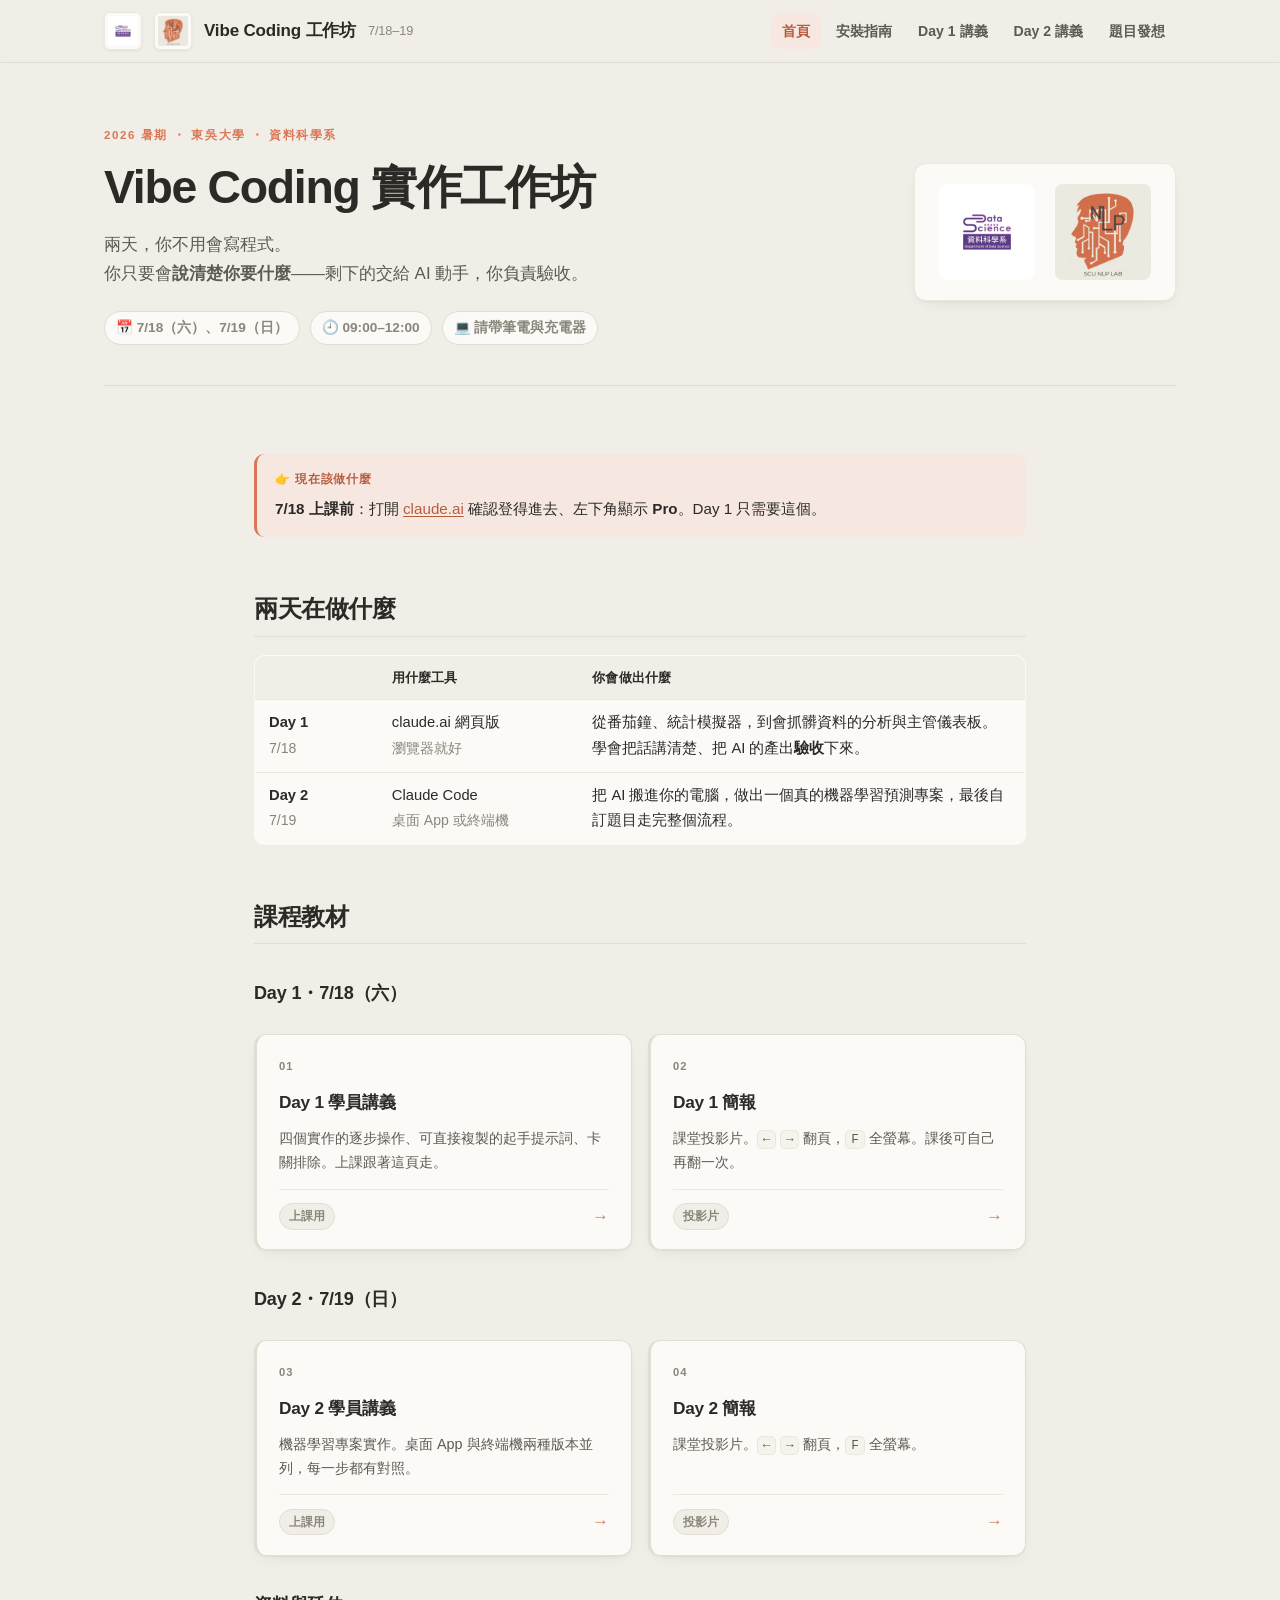
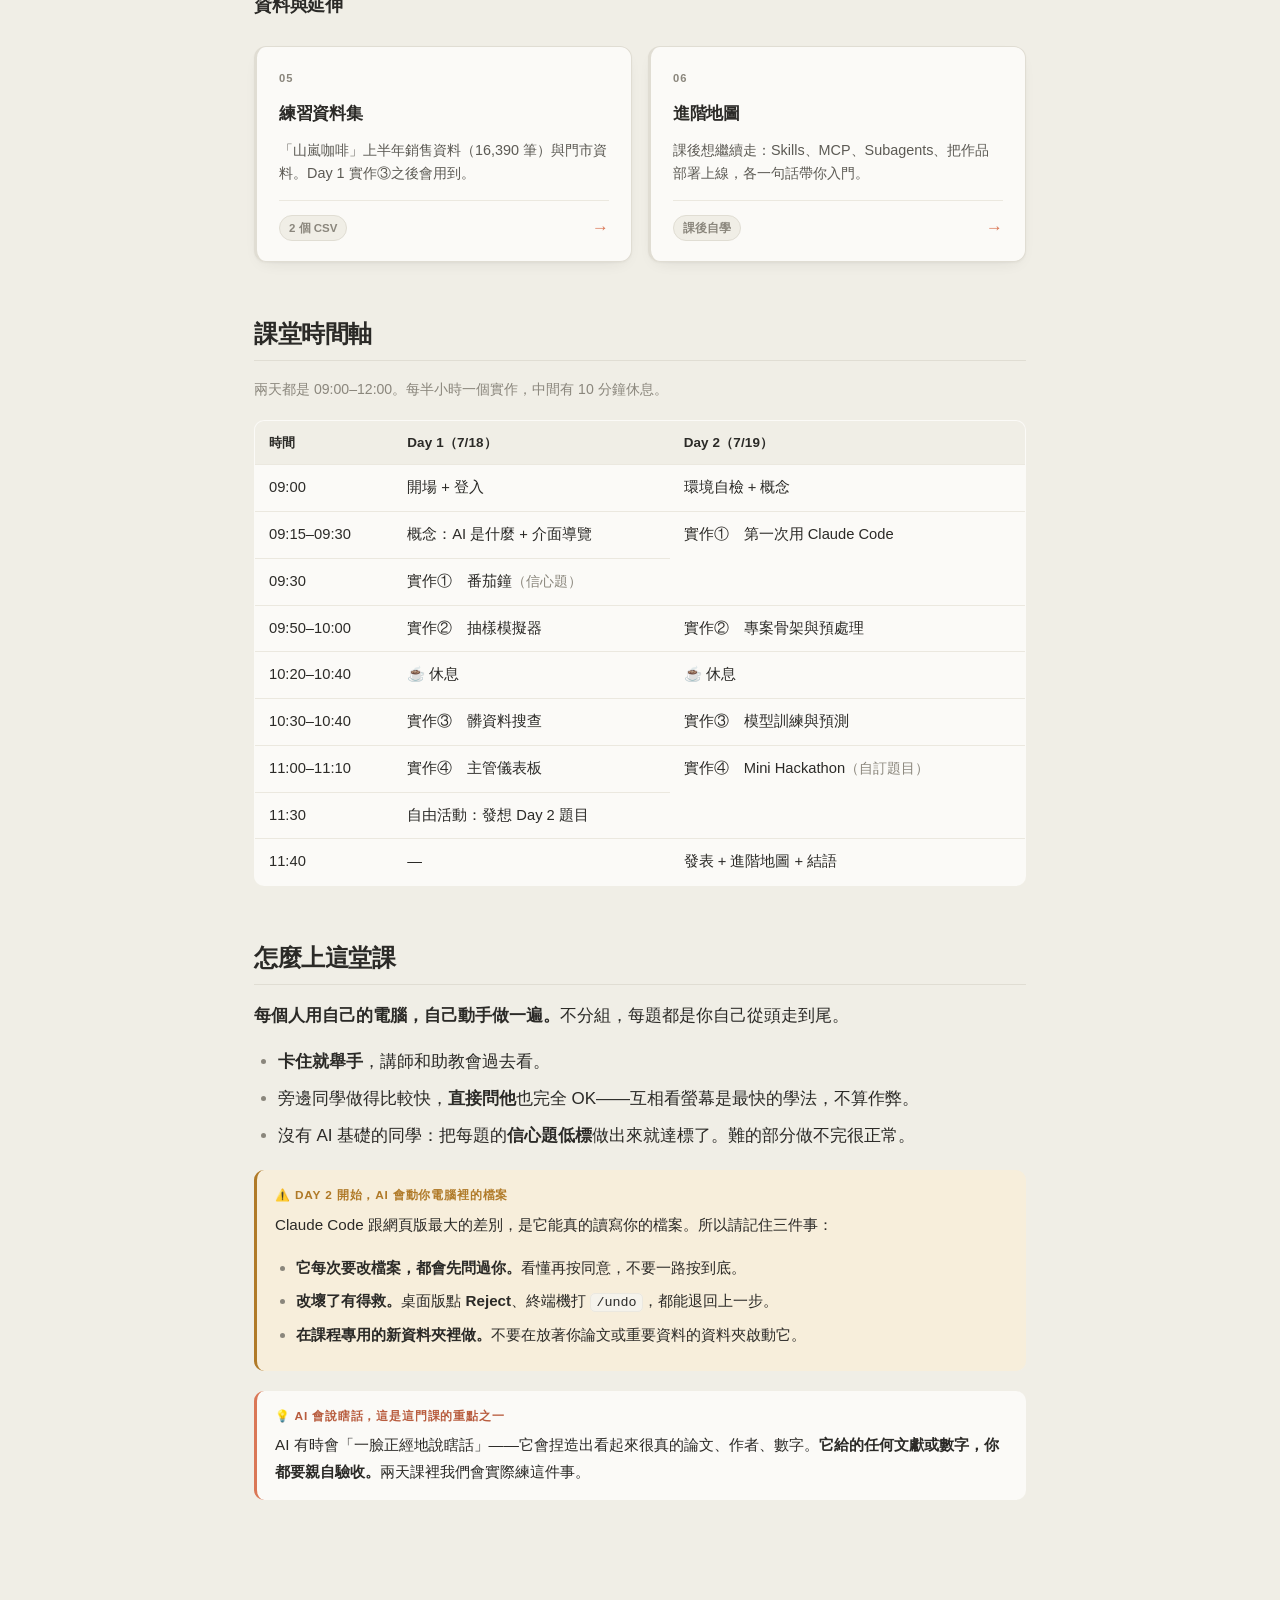
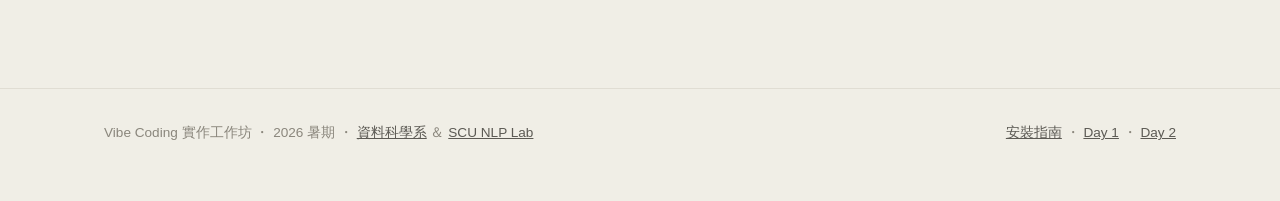
==== index.html @ 13fd8ad9 "init" ====
<!DOCTYPE html>
<html lang="zh-Hant">

<head>
  <meta charset="UTF-8">
  <meta name="viewport" content="width=device-width, initial-scale=1.0">
  <title>Vibe Coding 實作工作坊 — 2026 暑期</title>
  <meta name="description" content="兩天六小時的 vibe coding 實作工作坊。Day 1 用 claude.ai 網頁版，Day 2 用 Claude Code。">
  <link rel="stylesheet" href="assets/style.css">
</head>

<body>

  <header class="site-header">
    <div class="inner">
      <a class="brand" href="index.html">
        <img src="assets/bigdata_logo.png" alt="東吳資科" class="header-logo">
        <img src="assets/nlp_logo.png" alt="NLP Lab" class="header-logo">
        Vibe Coding 工作坊
        <small>7/18–19</small>
      </a>
      <nav class="site-nav">
        <a href="index.html" aria-current="page">首頁</a>
        <a href="install.html">安裝指南</a>
        <a href="day1.html">Day 1 講義</a>
        <a href="day2.html">Day 2 講義</a>
        <a href="survey.html">題目發想</a>
      </nav>
    </div>
  </header>

  <div class="wrap">
    <div class="hero">
      <div class="hero-content">
        <span class="kicker">2026 暑期 ・ 東吳大學 ・ 資料科學系</span>
        <h1>Vibe Coding 實作工作坊</h1>
        <p class="lede">兩天，你不用會寫程式。<br>你只要會<strong>說清楚你要什麼</strong>——剩下的交給 AI 動手，你負責驗收。</p>
        <div class="meta">
          <span>📅 7/18（六）、7/19（日）</span>
          <span>🕘 09:00–12:00</span>
          <span>💻 請帶筆電與充電器</span>
        </div>
      </div>
      <div class="hero-logos">
        <img src="assets/bigdata_logo.png" alt="東吳大學資料科學系" class="hero-logo">
        <img src="assets/nlp_logo.png" alt="SCU NLP Lab" class="hero-logo">
      </div>
    </div>
  </div>

  <div class="page no-toc">
    <main>

      <!-- ============ 現在該做什麼 ============ -->
      <div class="callout scenario">
        <span class="callout-label">👉 現在該做什麼</span>
        <p><strong>7/18 上課前</strong>：打開 <a href="https://claude.ai" target="_blank" rel="noopener">claude.ai</a>
          確認登得進去、左下角顯示 <strong>Pro</strong>。Day 1 只需要這個。</p>
      </div>

      <h2 id="two-days">兩天在做什麼</h2>

      <div class="table-scroll">
        <table>
          <tr>
            <th style="width:16%">　</th>
            <th style="width:26%">用什麼工具</th>
            <th>你會做出什麼</th>
          </tr>
          <tr>
            <td><strong>Day 1</strong><br><span class="muted small">7/18</span></td>
            <td>claude.ai 網頁版<br><span class="muted small">瀏覽器就好</span></td>
            <td>從番茄鐘、統計模擬器，到會抓髒資料的分析與主管儀表板。學會把話講清楚、把 AI 的產出<strong>驗收</strong>下來。</td>
          </tr>
          <tr>
            <td><strong>Day 2</strong><br><span class="muted small">7/19</span></td>
            <td>Claude Code<br><span class="muted small">桌面 App 或終端機</span></td>
            <td>把 AI 搬進你的電腦，做出一個真的機器學習預測專案，最後自訂題目走完整個流程。</td>
          </tr>
        </table>
      </div>

      <!-- ============ 教材卡片 ============ -->
      <h2 id="materials">課程教材</h2>


      <h3>Day 1・7/18（六）</h3>
      <div class="card-grid">
        <a class="card" href="day1.html">
          <span class="card-num">01</span>
          <h3>Day 1 學員講義</h3>
          <p>四個實作的逐步操作、可直接複製的起手提示詞、卡關排除。上課跟著這頁走。</p>
          <div class="card-meta">
            <span class="tag">上課用</span>
            <span class="arrow">→</span>
          </div>
        </a>
        <a class="card" href="slides/day1.html">
          <span class="card-num">02</span>
          <h3>Day 1 簡報</h3>
          <p>課堂投影片。<code>←</code> <code>→</code> 翻頁，<code>F</code> 全螢幕。課後可自己再翻一次。</p>
          <div class="card-meta">
            <span class="tag">投影片</span>
            <span class="arrow">→</span>
          </div>
        </a>
      </div>

      <h3>Day 2・7/19（日）</h3>
      <div class="card-grid">
        <a class="card" href="day2.html">
          <span class="card-num">03</span>
          <h3>Day 2 學員講義</h3>
          <p>機器學習專案實作。桌面 App 與終端機兩種版本並列，每一步都有對照。</p>
          <div class="card-meta">
            <span class="tag">上課用</span>
            <span class="arrow">→</span>
          </div>
        </a>
        <a class="card" href="slides/day2.html">
          <span class="card-num">04</span>
          <h3>Day 2 簡報</h3>
          <p>課堂投影片。<code>←</code> <code>→</code> 翻頁，<code>F</code> 全螢幕。</p>
          <div class="card-meta">
            <span class="tag">投影片</span>
            <span class="arrow">→</span>
          </div>
        </a>
      </div>

      <h3>資料與延伸</h3>
      <div class="card-grid">
        <a class="card" href="data/">
          <span class="card-num">05</span>
          <h3>練習資料集</h3>
          <p>「山嵐咖啡」上半年銷售資料（16,390 筆）與門市資料。Day 1 實作③之後會用到。</p>
          <div class="card-meta">
            <span class="tag">2 個 CSV</span>
            <span class="arrow">→</span>
          </div>
        </a>
        <a class="card" href="day2.html#advanced">
          <span class="card-num">06</span>
          <h3>進階地圖</h3>
          <p>課後想繼續走：Skills、MCP、Subagents、把作品部署上線，各一句話帶你入門。</p>
          <div class="card-meta">
            <span class="tag">課後自學</span>
            <span class="arrow">→</span>
          </div>
        </a>
      </div>

      <!-- ============ 課堂時間軸 ============ -->
      <h2 id="schedule">課堂時間軸</h2>

      <p class="muted small">兩天都是 09:00–12:00。每半小時一個實作，中間有 10 分鐘休息。</p>

      <div class="table-scroll">
        <table>
          <tr>
            <th style="width:18%">時間</th>
            <th>Day 1（7/18）</th>
            <th>Day 2（7/19）</th>
          </tr>
          <tr>
            <td>09:00</td>
            <td>開場 + 登入</td>
            <td>環境自檢 + 概念</td>
          </tr>
          <tr>
            <td>09:15–09:30</td>
            <td>概念：AI 是什麼 + 介面導覽</td>
            <td rowspan="2">實作①　第一次用 Claude Code</td>
          </tr>
          <tr>
            <td>09:30</td>
            <td>實作①　番茄鐘<span class="muted small">（信心題）</span></td>
          </tr>
          <tr>
            <td>09:50–10:00</td>
            <td>實作②　抽樣模擬器</td>
            <td>實作②　專案骨架與預處理</td>
          </tr>
          <tr>
            <td>10:20–10:40</td>
            <td>☕ 休息</td>
            <td>☕ 休息</td>
          </tr>
          <tr>
            <td>10:30–10:40</td>
            <td>實作③　髒資料搜查</td>
            <td>實作③　模型訓練與預測</td>
          </tr>
          <tr>
            <td>11:00–11:10</td>
            <td>實作④　主管儀表板</td>
            <td rowspan="2">實作④　Mini Hackathon<span class="muted small">（自訂題目）</span></td>
          </tr>
          <tr>
            <td>11:30</td>
            <td>自由活動：發想 Day 2 題目</td>
          </tr>
          <tr>
            <td>11:40</td>
            <td>—</td>
            <td>發表 + 進階地圖 + 結語</td>
          </tr>
        </table>
      </div>

      <!-- ============ 怎麼上這堂課 ============ -->
      <h2 id="how">怎麼上這堂課</h2>

      <p><strong>每個人用自己的電腦，自己動手做一遍。</strong>不分組，每題都是你自己從頭走到尾。</p>

      <ul>
        <li><strong>卡住就舉手</strong>，講師和助教會過去看。</li>
        <li>旁邊同學做得比較快，<strong>直接問他</strong>也完全 OK——互相看螢幕是最快的學法，不算作弊。</li>
        <li>沒有 AI 基礎的同學：把每題的<strong>信心題低標</strong>做出來就達標了。難的部分做不完很正常。</li>
      </ul>

      <div class="callout warn">
        <span class="callout-label">⚠️ Day 2 開始，AI 會動你電腦裡的檔案</span>
        <p>Claude Code 跟網頁版最大的差別，是它能真的讀寫你的檔案。所以請記住三件事：</p>
        <ul>
          <li><strong>它每次要改檔案，都會先問過你。</strong>看懂再按同意，不要一路按到底。</li>
          <li><strong>改壞了有得救。</strong>桌面版點 <strong>Reject</strong>、終端機打 <code>/undo</code>，都能退回上一步。</li>
          <li><strong>在課程專用的新資料夾裡做。</strong>不要在放著你論文或重要資料的資料夾啟動它。</li>
        </ul>
      </div>

      <div class="callout tip">
        <span class="callout-label">💡 AI 會說瞎話，這是這門課的重點之一</span>
        <p>AI 有時會「一臉正經地說瞎話」——它會捏造出看起來很真的論文、作者、數字。<strong>它給的任何文獻或數字，你都要親自驗收。</strong>兩天課裡我們會實際練這件事。</p>
      </div>

    </main>
  </div>

  <footer class="site-footer">
    <div class="inner">
      <span>Vibe Coding 實作工作坊 ・ 2026 暑期 ・ <a href="https://bigdata.scu.edu.tw" target="_blank" rel="noopener">資料科學系</a>
        ＆ <a href="https://nlp.bigdata.scu.edu.tw" target="_blank" rel="noopener">SCU NLP Lab</a></span>
      <span><a href="install.html">安裝指南</a> ・ <a href="day1.html">Day 1</a> ・ <a href="day2.html">Day 2</a></span>
    </div>
  </footer>

  <script src="assets/app.js"></script>
</body>

</html>
---- assets/style.css ----
/* Vibe Coding 工作坊 — 共用設計系統
   Claude 暖陶色系 ｜ 純系統字體、零外部依賴（教室網路不穩時外部字體會拖垮首屏）
   用色紀律：陶土橘只出現在「要學員動手」的地方，其餘保持安靜 */

:root {
  --paper: #F0EEE6;
  --raised: #FBFAF7;
  --ink: #2B2A27;
  --ink-soft: #5C5A54;
  --ink-faint: #8A867C;
  --clay: #DA7756;
  --clay-deep: #B85C3E;
  --clay-wash: #F6E8E1;
  --sage: #6B7F6E;
  --sage-wash: #E6EDE6;
  --amber: #B07A28;
  --amber-wash: #F7EEDB;
  --line: #E0DDD3;
  --line-soft: #EBE8DF;
  --code-bg: #F5F3EC;
  --shadow: 0 1px 2px rgba(43, 42, 39, .04), 0 6px 18px -10px rgba(43, 42, 39, .16);
  --shadow-hover: 0 3px 8px rgba(43, 42, 39, .07), 0 18px 34px -12px rgba(43, 42, 39, .18);
  --sans: -apple-system, BlinkMacSystemFont, "Segoe UI", "PingFang TC",
    "Noto Sans TC", "Microsoft JhengHei", sans-serif;
  --mono: ui-monospace, "SF Mono", SFMono-Regular, Menlo, Consolas, "Roboto Mono", monospace;
  --radius: 12px;
  --measure: 68ch;
}


* {
  box-sizing: border-box;
  margin: 0;
  padding: 0;
}

html {
  scroll-behavior: smooth;
  scroll-padding-top: 84px;
}

body {
  background: var(--paper);
  color: var(--ink);
  font-family: var(--sans);
  line-height: 1.75;
  font-size: 17px;
  -webkit-font-smoothing: antialiased;
}

/* ---------- 站頭 ---------- */

.site-header {
  position: sticky;
  top: 0;
  z-index: 50;
  background: color-mix(in srgb, var(--paper) 88%, transparent);
  backdrop-filter: saturate(1.6) blur(10px);
  -webkit-backdrop-filter: saturate(1.6) blur(10px);
  border-bottom: 1px solid var(--line);
}

.site-header .inner {
  max-width: 1120px;
  margin: 0 auto;
  padding: 12px 24px;
  display: flex;
  align-items: center;
  justify-content: space-between;
  gap: 16px;
  flex-wrap: wrap;
}

.brand {
  display: flex;
  align-items: baseline;
  gap: 9px;
  font-weight: 700;
  color: var(--ink);
  text-decoration: none;
  letter-spacing: -.01em;
}

.brand .dot {
  width: 9px;
  height: 9px;
  border-radius: 50%;
  background: var(--clay);
  align-self: center;
  flex: none;
}

.brand small {
  font-weight: 500;
  color: var(--ink-faint);
  font-size: .8rem;
}

.site-nav {
  display: flex;
  gap: 4px;
  flex-wrap: wrap;
}

.site-nav a {
  color: var(--ink-soft);
  text-decoration: none;
  font-size: .88rem;
  font-weight: 600;
  padding: 6px 11px;
  border-radius: 8px;
  transition: background .15s, color .15s;
}

.site-nav a:hover {
  background: var(--line-soft);
  color: var(--ink);
}

.site-nav a[aria-current="page"] {
  background: var(--clay-wash);
  color: var(--clay-deep);
}

/* ---------- 版面 ---------- */

.wrap {
  max-width: 1120px;
  margin: 0 auto;
  padding: 0 24px;
}

.page {
  max-width: 1120px;
  margin: 0 auto;
  padding: 0 24px 96px;
  display: grid;
  grid-template-columns: 220px minmax(0, 1fr);
  gap: 48px;
  align-items: start;
}

.page.no-toc {
  display: block;
  max-width: 820px;
}

main {
  min-width: 0;
  max-width: var(--measure);
  padding-top: 40px;
}

.page.no-toc main {
  max-width: none;
}

/* ---------- 頁首標題區 ---------- */

.hero {
  padding: 56px 0 40px;
  border-bottom: 1px solid var(--line);
  margin-bottom: 8px;
}

@media (min-width: 901px) {
  .hero:has(.hero-logos) {
    display: flex;
    justify-content: space-between;
    align-items: center;
    gap: 48px;
  }
}

.hero .kicker {
  display: inline-block;
  font-size: .72rem;
  font-weight: 800;
  letter-spacing: .14em;
  text-transform: uppercase;
  color: var(--clay);
  margin-bottom: 14px;
}

.hero h1 {
  font-size: clamp(1.9rem, 4.6vw, 2.9rem);
  line-height: 1.22;
  letter-spacing: -.028em;
  font-weight: 800;
  margin-bottom: 14px;
}

.hero .lede {
  font-size: 1.06rem;
  color: var(--ink-soft);
  max-width: 62ch;
}

.hero .meta {
  margin-top: 22px;
  display: flex;
  gap: 10px;
  flex-wrap: wrap;
  font-size: .85rem;
  color: var(--ink-faint);
}

.hero .meta span {
  background: var(--raised);
  border: 1px solid var(--line);
  padding: 4px 11px;
  border-radius: 999px;
  font-weight: 600;
}

/* ---------- 內文排版 ---------- */

main h2 {
  font-size: 1.5rem;
  font-weight: 750;
  letter-spacing: -.02em;
  line-height: 1.35;
  margin: 56px 0 16px;
  padding-bottom: 10px;
  border-bottom: 1px solid var(--line);
}

main h2:first-child {
  margin-top: 0;
}

main h3 {
  font-size: 1.13rem;
  font-weight: 700;
  letter-spacing: -.01em;
  margin: 34px 0 12px;
}

main h4 {
  font-size: 1rem;
  font-weight: 700;
  margin: 24px 0 8px;
  color: var(--ink-soft);
}

main p {
  margin: 0 0 16px;
}

main ul,
main ol {
  margin: 0 0 18px;
  padding-left: 1.4em;
}

main li {
  margin-bottom: 7px;
}

main li::marker {
  color: var(--ink-faint);
}

main strong {
  font-weight: 700;
}

main a {
  color: var(--clay-deep);
  text-decoration-thickness: 1px;
  text-underline-offset: 2px;
}

main a:hover {
  color: var(--clay);
}

hr {
  border: 0;
  border-top: 1px solid var(--line);
  margin: 44px 0;
}

.lead {
  font-size: 1.05rem;
  color: var(--ink-soft);
}

.muted {
  color: var(--ink-faint);
}

.small {
  font-size: .88rem;
}

/* ---------- 側邊目錄 ---------- */

.toc {
  position: sticky;
  top: 84px;
  padding-top: 44px;
  font-size: .86rem;
  max-height: calc(100vh - 100px);
  overflow-y: auto;
}

.toc .toc-title {
  font-size: .7rem;
  font-weight: 800;
  letter-spacing: .12em;
  text-transform: uppercase;
  color: var(--ink-faint);
  margin-bottom: 12px;
}

.toc ul {
  list-style: none;
  display: flex;
  flex-direction: column;
  gap: 1px;
}

.toc a {
  display: block;
  color: var(--ink-soft);
  text-decoration: none;
  padding: 5px 10px;
  border-left: 2px solid var(--line);
  transition: all .15s;
  line-height: 1.45;
}

.toc a:hover {
  color: var(--ink);
  border-left-color: var(--ink-faint);
}

.toc a.active {
  color: var(--clay-deep);
  border-left-color: var(--clay);
  background: var(--clay-wash);
  font-weight: 700;
}

.toc a.sub {
  padding-left: 22px;
  font-size: .82rem;
}

/* ---------- 卡片格線（首頁） ---------- */

.card-grid {
  display: grid;
  grid-template-columns: repeat(auto-fit, minmax(268px, 1fr));
  gap: 16px;
  margin: 24px 0 8px;
}

.card {
  display: flex;
  flex-direction: column;
  gap: 10px;
  background: var(--raised);
  border: 1px solid var(--line);
  border-left: 3px solid var(--line);
  border-radius: var(--radius);
  padding: 22px 22px 18px;
  text-decoration: none;
  color: inherit;
  box-shadow: var(--shadow);
  transition: transform .16s ease, box-shadow .16s ease, border-color .16s ease;
}

.card:hover {
  transform: translateY(-3px);
  box-shadow: var(--shadow-hover);
  border-left-color: var(--clay);
}

.card.is-key {
  border-left-color: var(--clay);
  background: linear-gradient(180deg, var(--clay-wash), var(--raised) 62%);
}

.card.is-done {
  border-left-color: var(--sage);
}

.card .card-num {
  font-size: .7rem;
  font-weight: 800;
  letter-spacing: .1em;
  color: var(--ink-faint);
}

.card h3 {
  font-size: 1.08rem;
  font-weight: 750;
  letter-spacing: -.015em;
  margin: 0;
}

.card p {
  font-size: .9rem;
  color: var(--ink-soft);
  margin: 0;
  line-height: 1.65;
  flex: 1;
}

.card .card-meta {
  display: flex;
  align-items: center;
  justify-content: space-between;
  gap: 10px;
  margin-top: 4px;
  padding-top: 12px;
  border-top: 1px solid var(--line-soft);
}

.card .tag {
  font-size: .72rem;
  font-weight: 700;
  color: var(--ink-faint);
  background: var(--paper);
  border: 1px solid var(--line);
  border-radius: 999px;
  padding: 2px 9px;
}

.card .arrow {
  color: var(--clay);
  font-weight: 800;
  transition: transform .16s;
}

.card:hover .arrow {
  transform: translateX(3px);
}

/* ---------- Callout ---------- */

.callout {
  border-radius: 10px;
  padding: 15px 18px;
  margin: 20px 0;
  border-left: 3px solid var(--line);
  background: var(--raised);
  font-size: .95rem;
}

.callout> :last-child {
  margin-bottom: 0;
}

.callout .callout-label {
  display: block;
  font-size: .74rem;
  font-weight: 800;
  letter-spacing: .07em;
  margin-bottom: 6px;
  text-transform: uppercase;
}

/* 情境：每個實作開頭，說明為何做這題 */
.callout.scenario {
  background: var(--clay-wash);
  border-left-color: var(--clay);
}

.callout.scenario .callout-label {
  color: var(--clay-deep);
}

.callout.warn {
  background: var(--amber-wash);
  border-left-color: var(--amber);
}

.callout.warn .callout-label {
  color: var(--amber);
}

.callout.confirm {
  background: var(--sage-wash);
  border-left-color: var(--sage);
}

.callout.confirm .callout-label {
  color: var(--sage);
}

.callout.rescue {
  background: var(--raised);
  border-left-color: var(--ink-faint);
}

.callout.rescue .callout-label {
  color: var(--ink-faint);
}

.callout.tip {
  background: var(--raised);
  border-left-color: var(--clay);
}

.callout.tip .callout-label {
  color: var(--clay-deep);
}

/* ---------- 雙軌：Desktop / CLI ---------- */

.track {
  border: 1px solid var(--line);
  border-radius: 10px;
  background: var(--raised);
  padding: 16px 18px;
  margin: 16px 0;
}

.track> :last-child {
  margin-bottom: 0;
}

.track .track-label {
  display: inline-block;
  font-size: .76rem;
  font-weight: 800;
  padding: 2px 10px;
  border-radius: 999px;
  margin-bottom: 10px;
}

.track.desktop {
  border-left: 3px solid var(--clay);
}

.track.desktop .track-label {
  background: var(--clay-wash);
  color: var(--clay-deep);
}

.track.cli {
  border-left: 3px solid var(--ink-faint);
}

.track.cli .track-label {
  background: var(--line-soft);
  color: var(--ink-soft);
}

.track-pair {
  display: grid;
  gap: 12px;
}

@media (min-width: 860px) {
  .track-pair {
    grid-template-columns: 1fr 1fr;
    align-items: start;
  }
}

/* ---------- 步驟 ---------- */

.step {
  display: flex;
  gap: 16px;
  padding: 20px 0;
  border-top: 1px solid var(--line-soft);
}

.step:first-of-type {
  border-top: 0;
}

.step .step-num {
  flex: none;
  width: 27px;
  height: 27px;
  border-radius: 50%;
  background: var(--clay);
  color: #fff;
  font-size: .8rem;
  font-weight: 800;
  display: grid;
  place-items: center;
  margin-top: 3px;
}

.step .step-body {
  min-width: 0;
  flex: 1;
}

.step .step-body> :last-child {
  margin-bottom: 0;
}

.step h3 {
  margin-top: 0;
}

/* 「你會看到」— 預期畫面 */
.expect {
  border: 1px dashed var(--line);
  border-radius: 8px;
  padding: 11px 14px;
  margin: 12px 0;
  background: var(--paper);
  font-size: .88rem;
  color: var(--ink-soft);
}

.expect b {
  color: var(--ink);
  font-weight: 700;
}

/* ---------- 程式碼 ---------- */

pre {
  position: relative;
  background: var(--code-bg);
  border: 1px solid var(--line);
  border-radius: 10px;
  padding: 14px 16px;
  margin: 14px 0;
  overflow-x: auto;
  font-size: .875rem;
  line-height: 1.7;
}

pre code {
  font-family: var(--mono);
  background: none;
  padding: 0;
  border: 0;
  font-size: inherit;
}

code {
  font-family: var(--mono);
  font-size: .88em;
  background: var(--code-bg);
  border: 1px solid var(--line-soft);
  border-radius: 5px;
  padding: .08em .38em;
}

/* 提示詞區塊：學員要整段複製貼給 Claude 的 */
pre.prompt {
  background: var(--raised);
  border-color: var(--clay);
  border-left-width: 3px;
  white-space: pre-wrap;
  font-family: var(--sans);
  font-size: .92rem;
}

pre.prompt code {
  font-family: var(--sans);
  white-space: pre-wrap;
}

.copy-btn {
  position: absolute;
  top: 8px;
  right: 8px;
  background: var(--raised);
  border: 1px solid var(--line);
  color: var(--ink-soft);
  font-family: var(--sans);
  font-size: .72rem;
  font-weight: 700;
  padding: 3px 9px;
  border-radius: 6px;
  cursor: pointer;
  opacity: 0;
  transition: opacity .15s, color .15s, border-color .15s;
}

pre:hover .copy-btn,
.copy-btn:focus-visible {
  opacity: 1;
}

.copy-btn:hover {
  color: var(--clay-deep);
  border-color: var(--clay);
}

.copy-btn.copied {
  color: var(--sage);
  border-color: var(--sage);
  opacity: 1;
}

@media (hover: none) {
  .copy-btn {
    opacity: 1;
  }
}

/* ---------- OS 切換 ---------- */

.os-switch {
  display: inline-flex;
  background: var(--raised);
  border: 1px solid var(--line);
  border-radius: 9px;
  padding: 3px;
  gap: 2px;
}

.os-btn {
  background: none;
  border: 0;
  font-family: var(--sans);
  font-size: .82rem;
  font-weight: 700;
  color: var(--ink-soft);
  padding: 5px 13px;
  border-radius: 6px;
  cursor: pointer;
  transition: background .15s, color .15s;
}

.os-btn:hover {
  color: var(--ink);
}

.os-btn[aria-pressed="true"] {
  background: var(--clay);
  color: #fff;
}

/* 整塊只在某 OS 顯示 */
body.os-mac .os-only.win,
body.os-win .os-only.mac {
  display: none;
}

/* 程式碼區塊裡的單行 */
body.os-mac .os-line.win,
body.os-win .os-line.mac {
  display: none;
}

/* ---------- 自檢清單 ---------- */

.checklist {
  list-style: none;
  padding: 0;
  margin: 16px 0;
  display: flex;
  flex-direction: column;
  gap: 2px;
}

.checklist li {
  margin: 0;
}

.checklist label {
  display: flex;
  align-items: flex-start;
  gap: 11px;
  padding: 9px 12px;
  border-radius: 8px;
  cursor: pointer;
  transition: background .15s;
  line-height: 1.6;
}

.checklist label:hover {
  background: var(--raised);
}

.checklist input[type="checkbox"] {
  flex: none;
  width: 1.15em;
  height: 1.15em;
  margin-top: .3em;
  accent-color: var(--sage);
  cursor: pointer;
}

.checklist input:checked+span {
  color: var(--ink-faint);
  text-decoration: line-through;
  text-decoration-color: var(--sage);
}

.check-progress {
  font-size: .82rem;
  font-weight: 700;
  color: var(--sage);
  background: var(--sage-wash);
  border-radius: 999px;
  padding: 3px 11px;
  display: inline-block;
  margin-bottom: 4px;
}

/* ---------- 表格 ---------- */

.table-scroll {
  overflow-x: auto;
  margin: 18px 0;
}

table {
  width: 100%;
  border-collapse: collapse;
  font-size: .92rem;
  background: var(--raised);
  border: 1px solid var(--line);
  border-radius: 10px;
  overflow: hidden;
}

th,
td {
  padding: 10px 14px;
  text-align: left;
  border-bottom: 1px solid var(--line-soft);
  vertical-align: top;
}

th {
  background: var(--paper);
  font-weight: 750;
  font-size: .84rem;
  letter-spacing: .01em;
}

tr:last-child td {
  border-bottom: 0;
}

/* ---------- FAQ ---------- */

.faq {
  border: 1px solid var(--line);
  border-radius: 10px;
  overflow: hidden;
  margin: 18px 0;
  background: var(--raised);
}

.faq details {
  border-bottom: 1px solid var(--line-soft);
}

.faq details:last-child {
  border-bottom: 0;
}

.faq summary {
  cursor: pointer;
  padding: 13px 18px;
  font-weight: 650;
  font-size: .94rem;
  list-style: none;
  display: flex;
  gap: 10px;
  align-items: flex-start;
  transition: background .15s;
}

.faq summary::-webkit-details-marker {
  display: none;
}

.faq summary::before {
  content: "＋";
  color: var(--clay);
  font-weight: 800;
  flex: none;
  transition: transform .18s;
}

.faq details[open] summary::before {
  content: "－";
}

.faq summary:hover {
  background: var(--paper);
}

.faq .faq-body {
  padding: 0 18px 16px 40px;
  font-size: .92rem;
  color: var(--ink-soft);
}

.faq .faq-body> :last-child {
  margin-bottom: 0;
}

/* ---------- 頁尾 ---------- */

.site-footer {
  border-top: 1px solid var(--line);
  margin-top: 72px;
  padding: 32px 0 56px;
  font-size: .85rem;
  color: var(--ink-faint);
}

.site-footer .inner {
  max-width: 1120px;
  margin: 0 auto;
  padding: 0 24px;
  display: flex;
  justify-content: space-between;
  gap: 16px;
  flex-wrap: wrap;
}

.site-footer a {
  color: var(--ink-soft);
}

/* ---------- 上下頁 ---------- */

.pager {
  display: flex;
  justify-content: space-between;
  gap: 12px;
  margin-top: 56px;
  padding-top: 24px;
  border-top: 1px solid var(--line);
}

.pager a {
  text-decoration: none;
  color: var(--ink-soft);
  font-weight: 650;
  font-size: .9rem;
  padding: 9px 15px;
  border: 1px solid var(--line);
  border-radius: 9px;
  background: var(--raised);
  transition: border-color .15s, color .15s;
}

.pager a:hover {
  border-color: var(--clay);
  color: var(--clay-deep);
}

/* ---------- 手機 ---------- */

@media (max-width: 900px) {
  body {
    font-size: 16px;
  }

  .page {
    grid-template-columns: 1fr;
    gap: 0;
  }

  .toc {
    display: none;
  }

  main {
    padding-top: 28px;
  }

  .hero {
    padding: 36px 0 28px;
  }

  .hero:has(.hero-logos) {
    display: flex;
    flex-direction: column;
    align-items: flex-start;
    gap: 24px;
  }

  .site-header .inner {
    padding: 10px 18px;
  }

  .wrap,
  .page {
    padding-left: 18px;
    padding-right: 18px;
  }

  .site-nav {
    font-size: .82rem;
    gap: 0;
  }

  .site-nav a {
    padding: 5px 8px;
  }

  .brand small {
    display: none;
  }
}

/* ---------- 列印（講義印出來也要能看） ---------- */

@media print {

  .site-header,
  .toc,
  .copy-btn,
  .os-switch,
  .pager,
  .site-footer {
    display: none !important;
  }

  .page {
    display: block;
  }

  body {
    font-size: 11pt;
    background: #fff;
    color: #000;
  }

  .card,
  .callout,
  pre,
  table,
  .track {
    break-inside: avoid;
  }

  .faq details {
    open: true;
  }

  a::after {
    content: " (" attr(href) ")";
    font-size: .85em;
    color: #555;
  }

  main a::after {
    content: "";
  }
}

/* ---------- Logo Integration & Animations ---------- */

.brand {
  align-items: center !important;
  gap: 12px;
}

.brand .dot {
  display: none !important;
  /* Replace simple dot with the logos */
}

.header-logo {
  height: 38px;
  width: auto;
  border-radius: 6px;
  object-fit: contain;
  flex: none;
  background: var(--raised);
  border: 1px solid var(--line-soft);
  box-shadow: 0 1px 3px rgba(43, 42, 39, 0.08);
  padding: 3px;
  transition: transform 0.2s cubic-bezier(0.4, 0, 0.2, 1);
}

.brand:hover .header-logo {
  transform: scale(1.08);
}

.hero-logos {
  display: flex;
  gap: 20px;
  align-items: center;
  flex-shrink: 0;
  background: var(--raised);
  padding: 20px 24px;
  border-radius: var(--radius);
  border: 1px solid var(--line-soft);
  box-shadow: var(--shadow);
}

.hero-logo {
  height: 96px;
  width: auto;
  border-radius: 8px;
  object-fit: contain;
  transition: transform 0.2s cubic-bezier(0.4, 0, 0.2, 1), box-shadow 0.2s cubic-bezier(0.4, 0, 0.2, 1);
}

.hero-logo:hover {
  transform: translateY(-4px) scale(1.03);
}

@media (max-width: 768px) {
  .hero-logo {
    height: 64px;
  }

  .header-logo {
    height: 30px;
    padding: 2px;
  }
}

/* ---------- Form Styles for Survey Page ---------- */
.form-group {
  margin-bottom: 26px;
}

.form-group label {
  display: block;
  font-weight: 700;
  margin-bottom: 10px;
  font-size: 1.02rem;
}

.form-control {
  width: 100%;
  padding: 14px 18px;
  border-radius: var(--radius);
  border: 1px solid var(--line);
  background: var(--bg);
  color: var(--fg);
  font-family: inherit;
  font-size: 1.05rem;
  transition: border-color .15s, box-shadow .15s;
}

.form-control:focus {
  outline: none;
  border-color: var(--clay);
  box-shadow: 0 0 0 3px var(--clay-wash);
}

textarea.form-control {
  min-height: 160px;
  resize: vertical;
}

.btn-primary {
  background: var(--clay);
  color: #fff !important;
  border: none;
  padding: 15px 30px;
  border-radius: var(--radius);
  font-weight: 700;
  cursor: pointer;
  transition: background .15s, transform .15s;
  display: inline-flex;
  align-items: center;
  justify-content: center;
  font-size: 1.05rem;
}

.btn-primary:hover {
  background: var(--clay-deep);
  transform: translateY(-1px);
}

.btn-primary:active {
  transform: translateY(0);
}

.btn-primary:disabled {
  background: var(--muted);
  cursor: not-allowed;
  transform: none;
}

.form-card {
  background: var(--raised);
  border: 1px solid var(--line-soft);
  border-radius: var(--radius);
  padding: 30px;
  box-shadow: var(--shadow);
}

.form-status {
  margin-top: 15px;
  padding: 12px;
  border-radius: var(--radius);
  font-weight: 600;
  display: none;
}

.form-status.success {
  background: var(--sage-wash);
  color: var(--sage);
  border: 1px solid var(--sage-soft);
  display: block;
}

.form-status.error {
  background: var(--amber-wash);
  color: var(--amber);
  border: 1px solid var(--amber-soft);
  display: block;
}

.instruction-card {
  margin-top: 30px;
  background: var(--raised);
  border: 1px dashed var(--line);
  border-radius: var(--radius);
  padding: 20px;
}

.instruction-card code {
  background: var(--clay-wash);
  color: var(--clay-deep);
  padding: 2px 6px;
  border-radius: 4px;
  font-size: .88em;
}
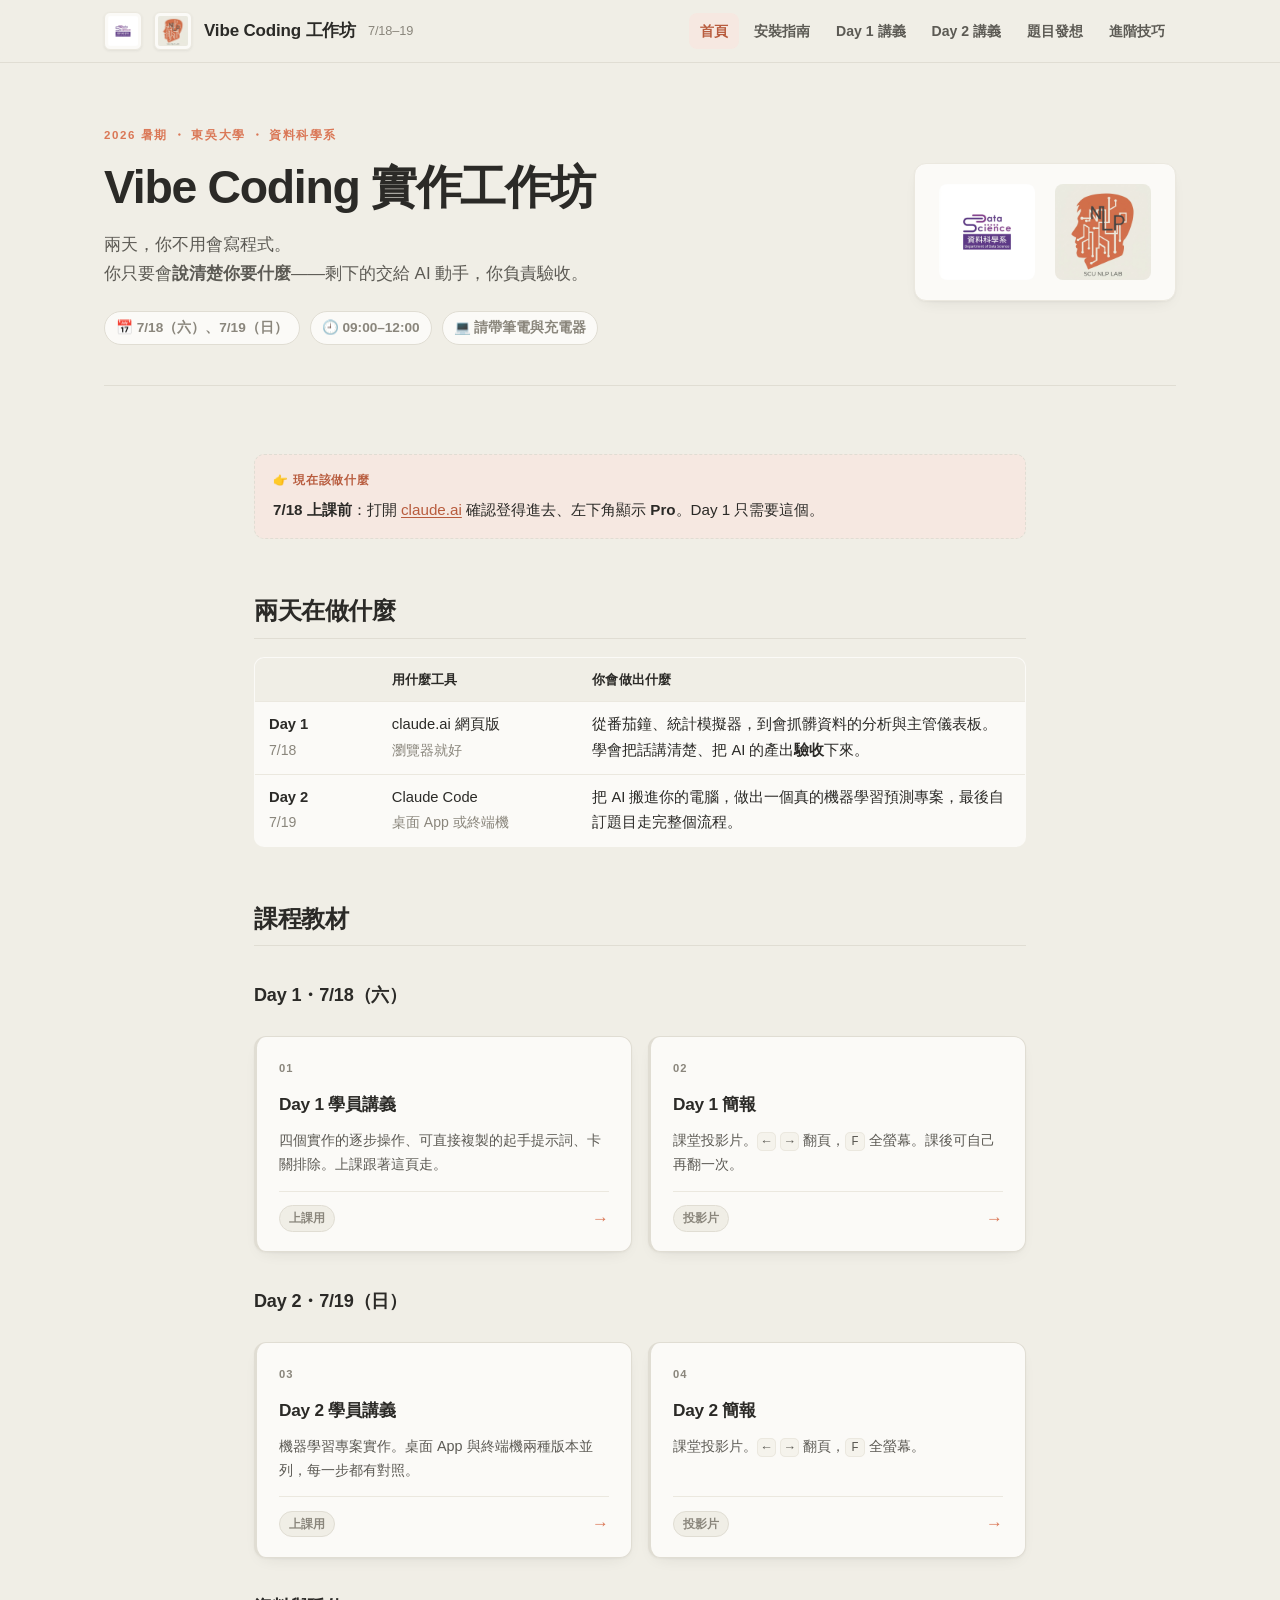
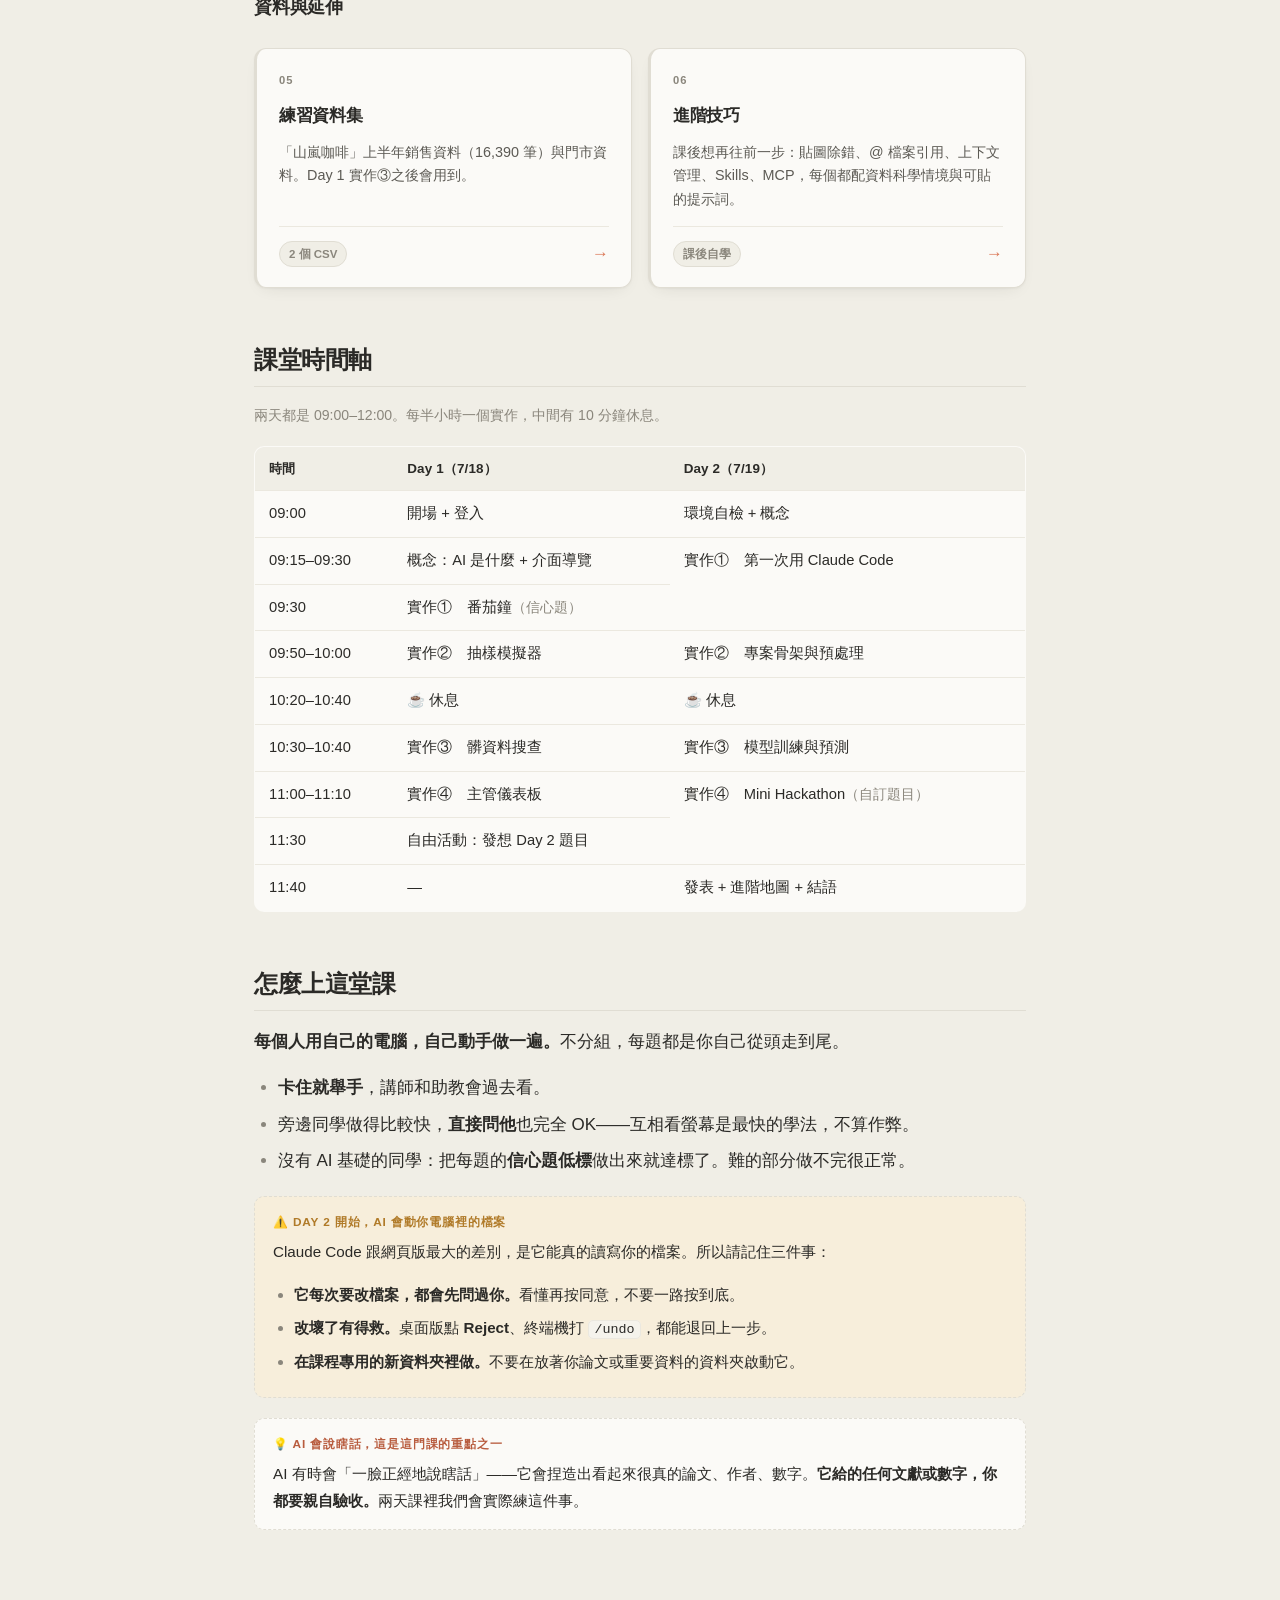
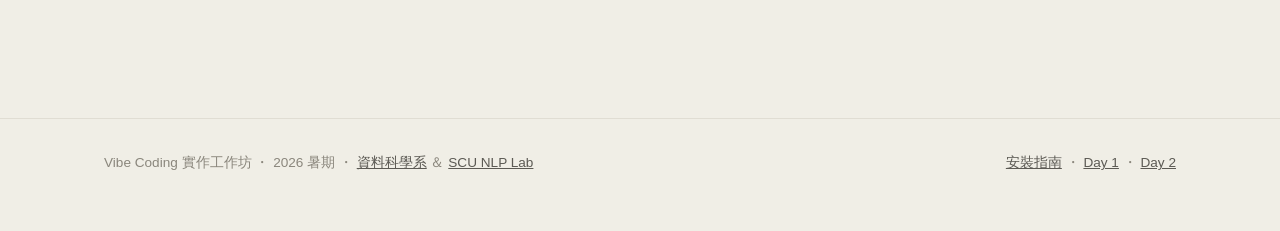
==== commit a780420e: "新增 Day 2 講義與簡報、進階技巧頁 - 新增 day2.html：每日門市營收預測講義（含深水區支線與附錄參考程式碼） - 新增 slides/day2.html：Day 2 投影簡報 - 新增" ====
--- a/index.html
+++ b/index.html
@@ -25,6 +25,7 @@
         <a href="day1.html">Day 1 講義</a>
         <a href="day2.html">Day 2 講義</a>
         <a href="survey.html">題目發想</a>
+        <a href="advanced.html">進階技巧</a>
       </nav>
     </div>
   </header>
@@ -139,10 +140,10 @@
             <span class="arrow">→</span>
           </div>
         </a>
-        <a class="card" href="day2.html#advanced">
+        <a class="card" href="advanced.html">
           <span class="card-num">06</span>
-          <h3>進階地圖</h3>
-          <p>課後想繼續走：Skills、MCP、Subagents、把作品部署上線，各一句話帶你入門。</p>
+          <h3>進階技巧</h3>
+          <p>課後想再往前一步：貼圖除錯、@ 檔案引用、上下文管理、Skills、MCP，每個都配資料科學情境與可貼的提示詞。</p>
           <div class="card-meta">
             <span class="tag">課後自學</span>
             <span class="arrow">→</span>
--- a/assets/style.css
+++ b/assets/style.css
@@ -445,7 +445,7 @@
   border-radius: 10px;
   padding: 15px 18px;
   margin: 20px 0;
-  border-left: 3px solid var(--line);
+  border: 1px dashed var(--line);
   background: var(--raised);
   font-size: .95rem;
 }
@@ -466,7 +466,6 @@
 /* 情境：每個實作開頭，說明為何做這題 */
 .callout.scenario {
   background: var(--clay-wash);
-  border-left-color: var(--clay);
 }
 
 .callout.scenario .callout-label {
@@ -475,7 +474,6 @@
 
 .callout.warn {
   background: var(--amber-wash);
-  border-left-color: var(--amber);
 }
 
 .callout.warn .callout-label {
@@ -484,7 +482,6 @@
 
 .callout.confirm {
   background: var(--sage-wash);
-  border-left-color: var(--sage);
 }
 
 .callout.confirm .callout-label {
@@ -493,16 +490,14 @@
 
 .callout.rescue {
   background: var(--raised);
-  border-left-color: var(--ink-faint);
 }
 
 .callout.rescue .callout-label {
-  color: var(--ink-faint);
+  color: var(--ink-soft);
 }
 
 .callout.tip {
   background: var(--raised);
-  border-left-color: var(--clay);
 }
 
 .callout.tip .callout-label {
@@ -650,19 +645,91 @@
 }
 
 /* 提示詞區塊：學員要整段複製貼給 Claude 的 */
-pre.prompt {
-  background: var(--raised);
-  border-color: var(--clay);
-  border-left-width: 3px;
-  white-space: pre-wrap;
+.prompt-wrapper {
+  margin: 1.5rem 0;
+  border: 1px solid var(--line);
+  border-left: 4px solid var(--clay);
+  border-radius: var(--radius);
+  background: var(--raised);
+  overflow: hidden;
+  box-shadow: var(--shadow);
+  transition: box-shadow 0.2s ease, border-color 0.2s ease;
+}
+
+.prompt-wrapper:hover {
+  box-shadow: var(--shadow-hover);
+  border-color: var(--clay-deep);
+}
+
+.prompt-header {
+  display: flex;
+  justify-content: space-between;
+  align-items: center;
+  background: var(--clay-wash);
+  padding: 8px 16px;
+  border-bottom: 1px solid var(--line-soft);
+  user-select: none;
+}
+
+.prompt-title {
   font-family: var(--sans);
-  font-size: .92rem;
-}
-
-pre.prompt code {
+  font-size: 0.85rem;
+  font-weight: 600;
+  color: var(--clay-deep);
+  display: flex;
+  align-items: center;
+  gap: 6px;
+}
+
+.prompt-copy-btn {
+  display: inline-flex;
+  align-items: center;
+  gap: 4px;
+  background: var(--raised);
+  border: 1px solid var(--clay);
+  color: var(--clay-deep);
+  font-family: var(--sans);
+  font-size: 0.75rem;
+  font-weight: 700;
+  padding: 4px 10px;
+  border-radius: 6px;
+  cursor: pointer;
+  transition: all 0.15s ease-in-out;
+}
+
+.prompt-copy-btn:hover {
+  background: var(--clay-wash);
+  color: var(--clay-deep);
+  transform: translateY(-1px);
+}
+
+.prompt-copy-btn:active {
+  transform: translateY(0);
+}
+
+.prompt-copy-btn.copied {
+  background: var(--sage-wash);
+  border-color: var(--sage);
+  color: var(--sage);
+}
+
+.prompt-wrapper pre.prompt {
+  margin: 0;
+  border: none;
+  background: none;
+  box-shadow: none;
+  padding: 16px;
+  font-family: var(--sans);
+  font-size: 0.95rem;
+  line-height: 1.6;
+  color: var(--ink);
+}
+
+.prompt-wrapper pre.prompt code {
   font-family: var(--sans);
   white-space: pre-wrap;
 }
+
 
 .copy-btn {
   position: absolute;
@@ -1226,4 +1293,185 @@
   padding: 2px 6px;
   border-radius: 4px;
   font-size: .88em;
+}
+
+/* ---------- Appendix Details Collapsible ---------- */
+details.appendix-card {
+  border: 1px solid var(--line);
+  border-radius: 12px;
+  background: var(--raised);
+  margin: 2.5rem 0;
+  padding: 0;
+  overflow: hidden;
+  transition: box-shadow 0.2s ease;
+}
+
+details.appendix-card[open] {
+  box-shadow: 0 4px 15px rgba(0, 0, 0, 0.05);
+  background: var(--paper);
+}
+
+details.appendix-card summary {
+  cursor: pointer;
+  padding: 20px 24px;
+  list-style: none;
+  display: flex;
+  justify-content: space-between;
+  align-items: center;
+  user-select: none;
+  background: var(--raised);
+}
+
+details.appendix-card summary::-webkit-details-marker {
+  display: none;
+}
+
+details.appendix-card summary h2 {
+  font-size: 1.35rem;
+  margin: 0 !important;
+  color: var(--ink);
+  border-bottom: none !important;
+}
+
+details.appendix-card summary::after {
+  content: "＋ 展開附錄";
+  font-size: 0.9rem;
+  font-weight: 600;
+  color: var(--clay);
+  border: 1px solid var(--line);
+  border-radius: 6px;
+  padding: 6px 12px;
+  background: var(--paper);
+  transition: all 0.2s ease;
+}
+
+details.appendix-card[open] summary::after {
+  content: "－ 收折附錄";
+  background: var(--raised);
+}
+
+details.appendix-card summary:hover::after {
+  background: var(--clay);
+  color: #fff;
+  border-color: var(--clay);
+}
+
+.appendix-content {
+  padding: 24px;
+  border-top: 1px solid var(--line-soft);
+  background: var(--paper);
+}
+
+/* ---------- Modal Dialog ---------- */
+.modal-overlay {
+  display: none;
+  position: fixed;
+  top: 0;
+  left: 0;
+  width: 100%;
+  height: 100%;
+  background: rgba(31, 36, 48, 0.65);
+  backdrop-filter: blur(4px);
+  -webkit-backdrop-filter: blur(4px);
+  z-index: 2000;
+  justify-content: center;
+  align-items: center;
+  padding: 20px;
+  opacity: 0;
+  transition: opacity 0.25s ease;
+}
+
+.modal-overlay.active {
+  display: flex;
+  opacity: 1;
+}
+
+.modal-container {
+  background: var(--paper);
+  width: 100%;
+  max-width: 950px;
+  max-height: 85vh;
+  border-radius: 16px;
+  box-shadow: 0 10px 30px rgba(0, 0, 0, 0.15);
+  display: flex;
+  flex-direction: column;
+  overflow: hidden;
+  transform: scale(0.95);
+  transition: transform 0.25s cubic-bezier(0.16, 1, 0.3, 1);
+}
+
+.modal-overlay.active .modal-container {
+  transform: scale(1);
+}
+
+.modal-header {
+  padding: 18px 24px;
+  border-bottom: 1px solid var(--line-soft);
+  background: var(--raised);
+  display: flex;
+  justify-content: space-between;
+  align-items: center;
+}
+
+.modal-header h2 {
+  margin: 0 !important;
+  font-size: 1.35rem;
+  color: var(--ink);
+  border-bottom: none !important;
+}
+
+.modal-close-btn {
+  background: none;
+  border: none;
+  font-size: 28px;
+  cursor: pointer;
+  color: var(--ink-soft);
+  padding: 0 8px;
+  line-height: 1;
+  transition: color 0.15s;
+}
+
+.modal-close-btn:hover {
+  color: var(--clay);
+}
+
+.modal-body {
+  padding: 24px 30px;
+  overflow-y: auto;
+  color: var(--ink);
+  font-size: 0.98rem;
+  line-height: 1.6;
+}
+
+.modal-body h3 {
+  margin-top: 1.5rem;
+  margin-bottom: 0.8rem;
+}
+
+.modal-body p {
+  margin-bottom: 1rem;
+}
+
+/* Button style for modal trigger */
+.btn-challenge-trigger {
+  display: inline-block;
+  background: var(--accent);
+  color: #fff !important;
+  border: none;
+  padding: 10px 20px;
+  font-size: 0.9rem;
+  font-weight: 650;
+  border-radius: 6px;
+  cursor: pointer;
+  transition: background 0.15s, transform 0.1s;
+  text-decoration: none;
+}
+
+.btn-challenge-trigger:hover {
+  background: #0b7a70;
+  transform: translateY(-1px);
+}
+
+.btn-challenge-trigger:active {
+  transform: translateY(0);
 }
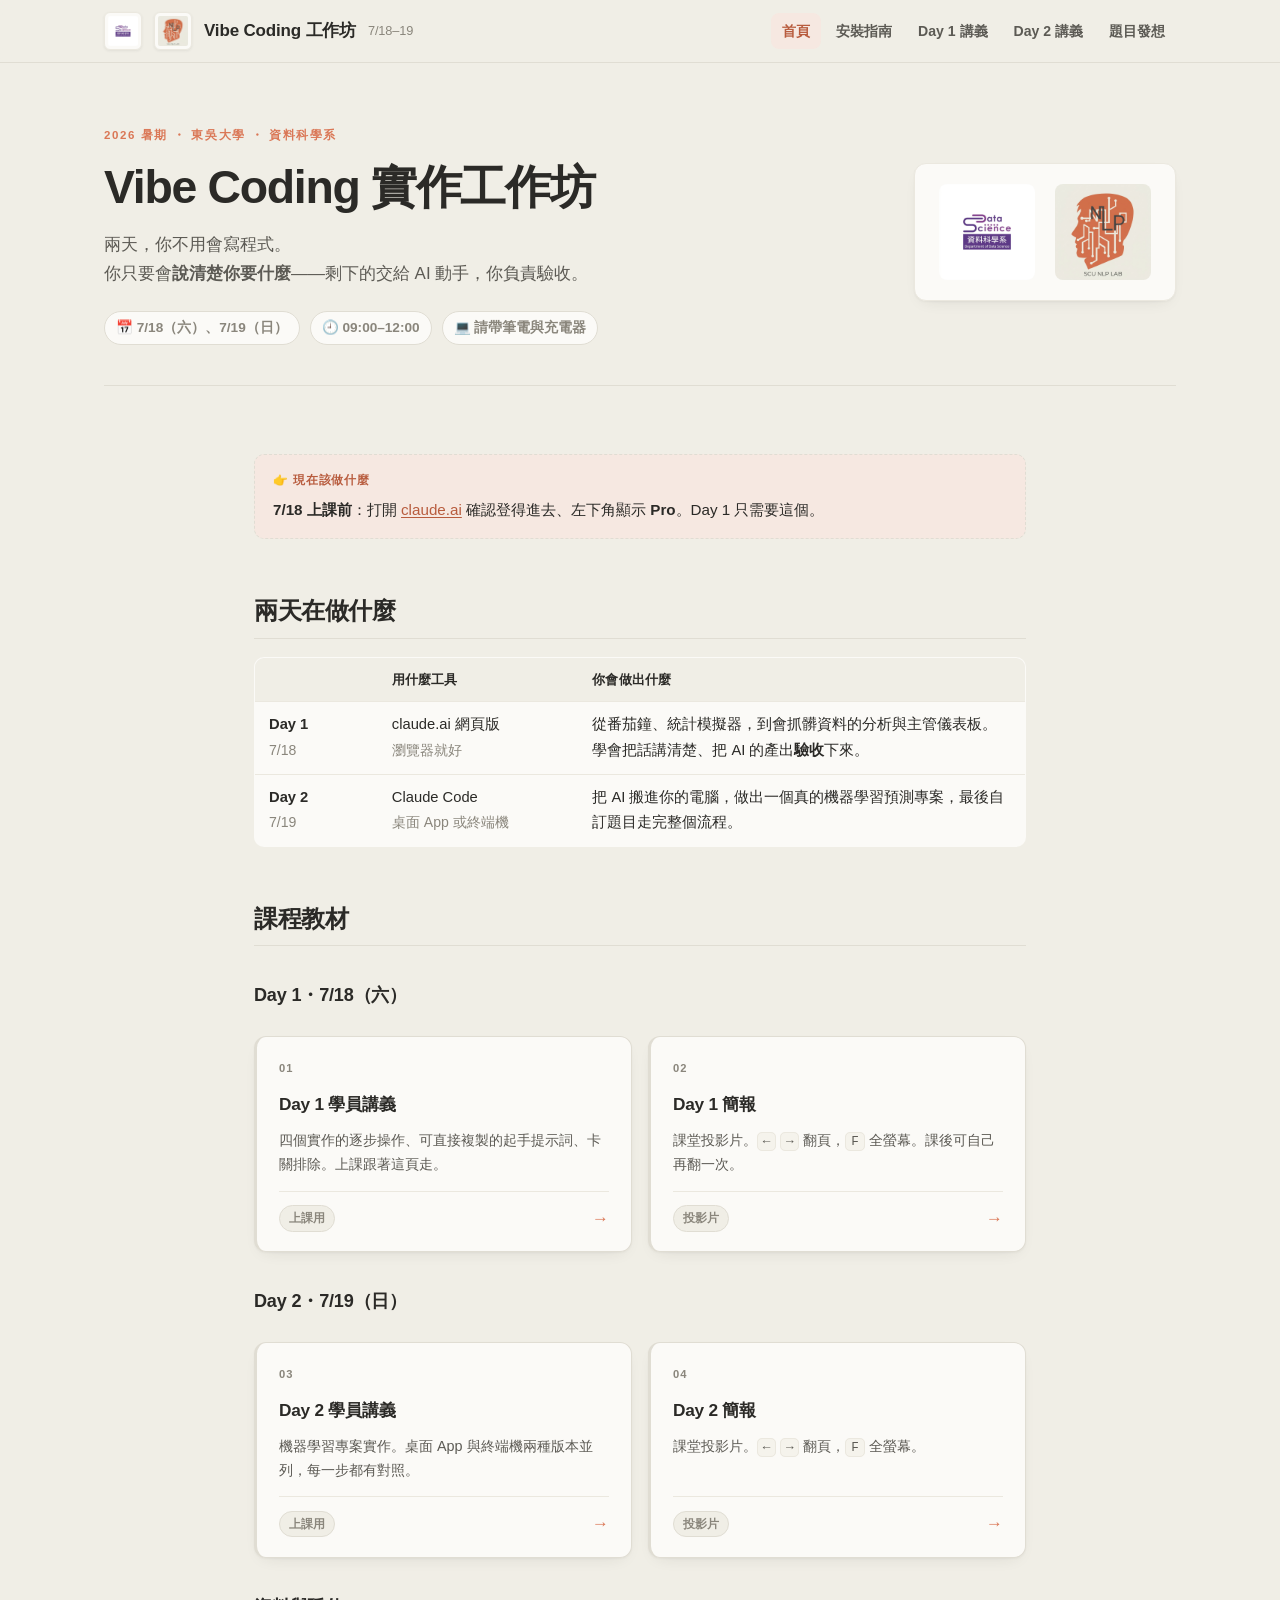
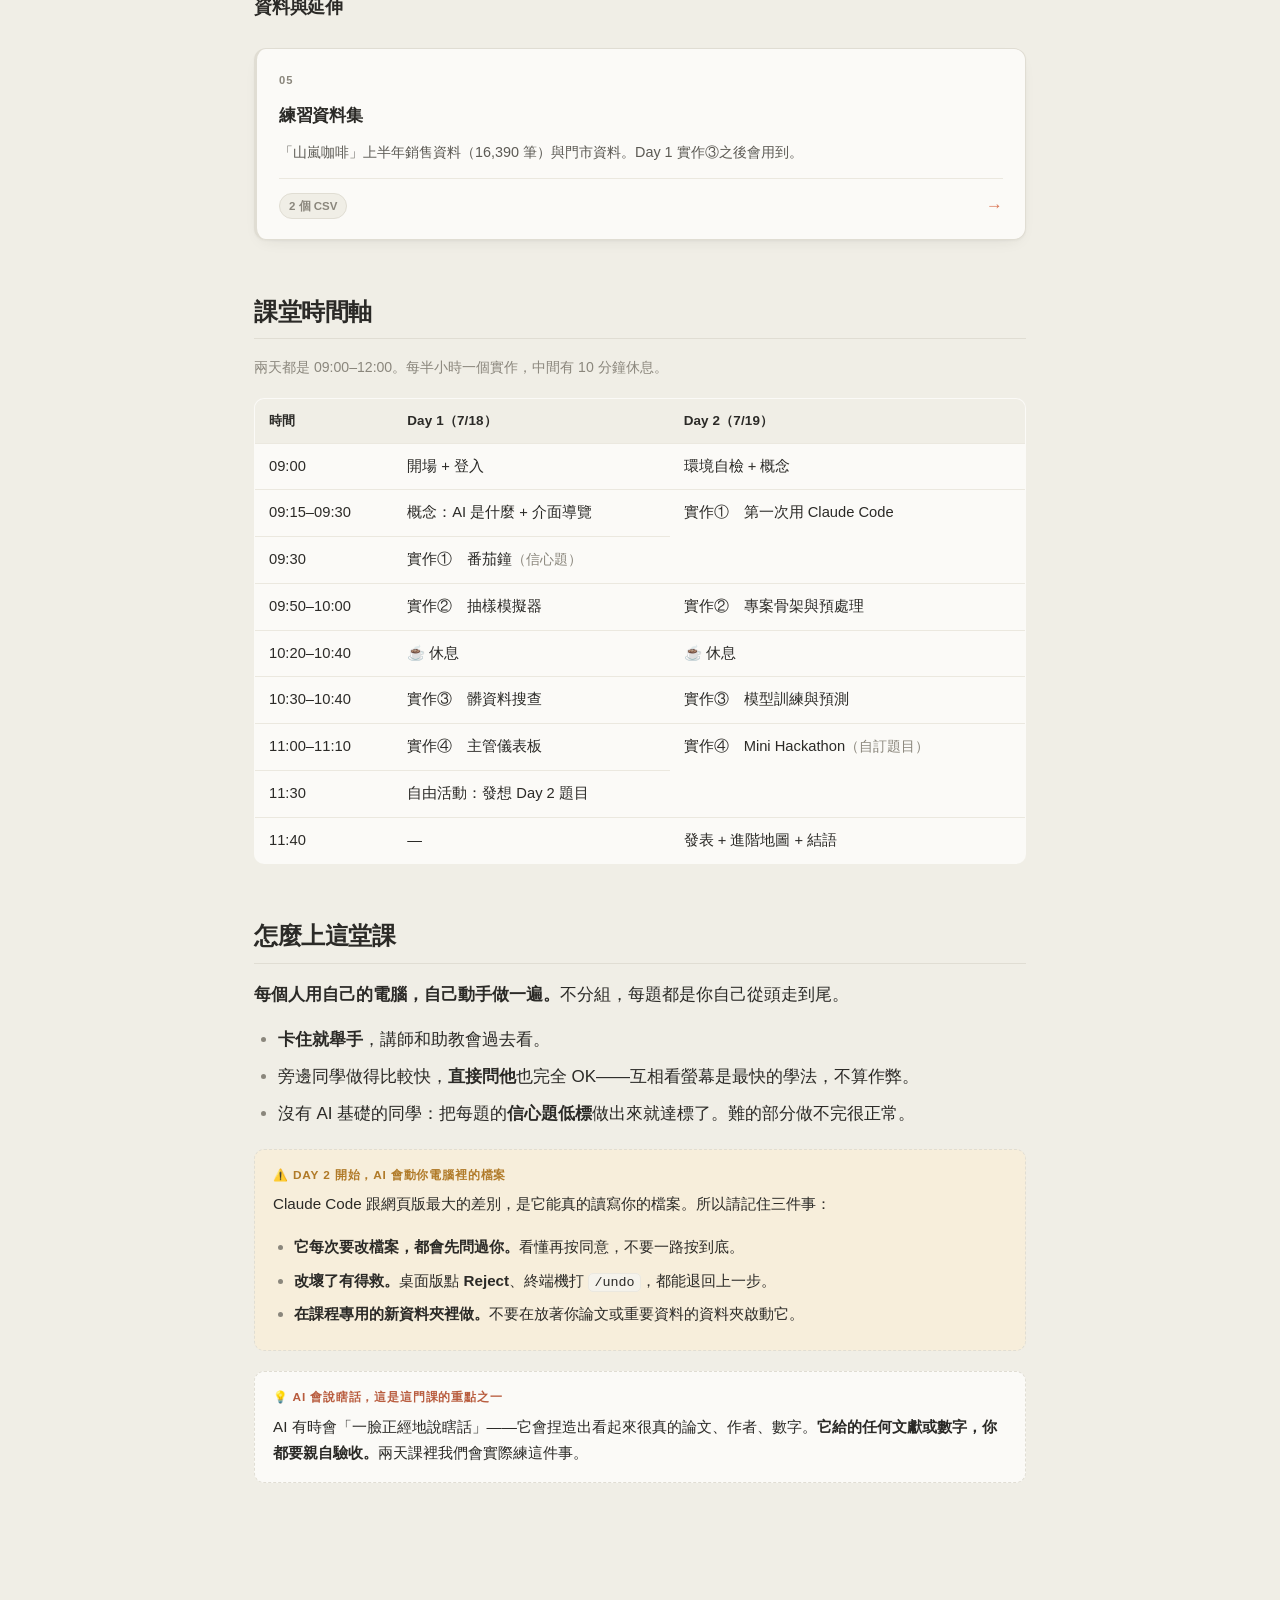
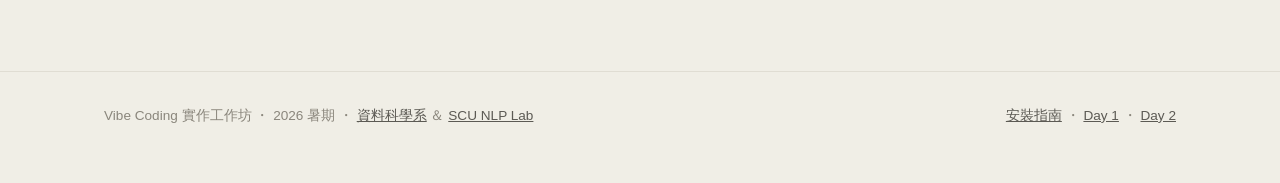
==== commit ceaa391a: "移除進階技巧頁 advanced.html 與其導覽列連結、首頁卡片全部拿掉；style.css／app.js 未見專屬該頁的規則，維持不動。  Co-Authored-By: Claude Fabl" ====
--- a/index.html
+++ b/index.html
@@ -25,7 +25,6 @@
         <a href="day1.html">Day 1 講義</a>
         <a href="day2.html">Day 2 講義</a>
         <a href="survey.html">題目發想</a>
-        <a href="advanced.html">進階技巧</a>
       </nav>
     </div>
   </header>
@@ -140,15 +139,6 @@
             <span class="arrow">→</span>
           </div>
         </a>
-        <a class="card" href="advanced.html">
-          <span class="card-num">06</span>
-          <h3>進階技巧</h3>
-          <p>課後想再往前一步：貼圖除錯、@ 檔案引用、上下文管理、Skills、MCP，每個都配資料科學情境與可貼的提示詞。</p>
-          <div class="card-meta">
-            <span class="tag">課後自學</span>
-            <span class="arrow">→</span>
-          </div>
-        </a>
       </div>
 
       <!-- ============ 課堂時間軸 ============ -->
